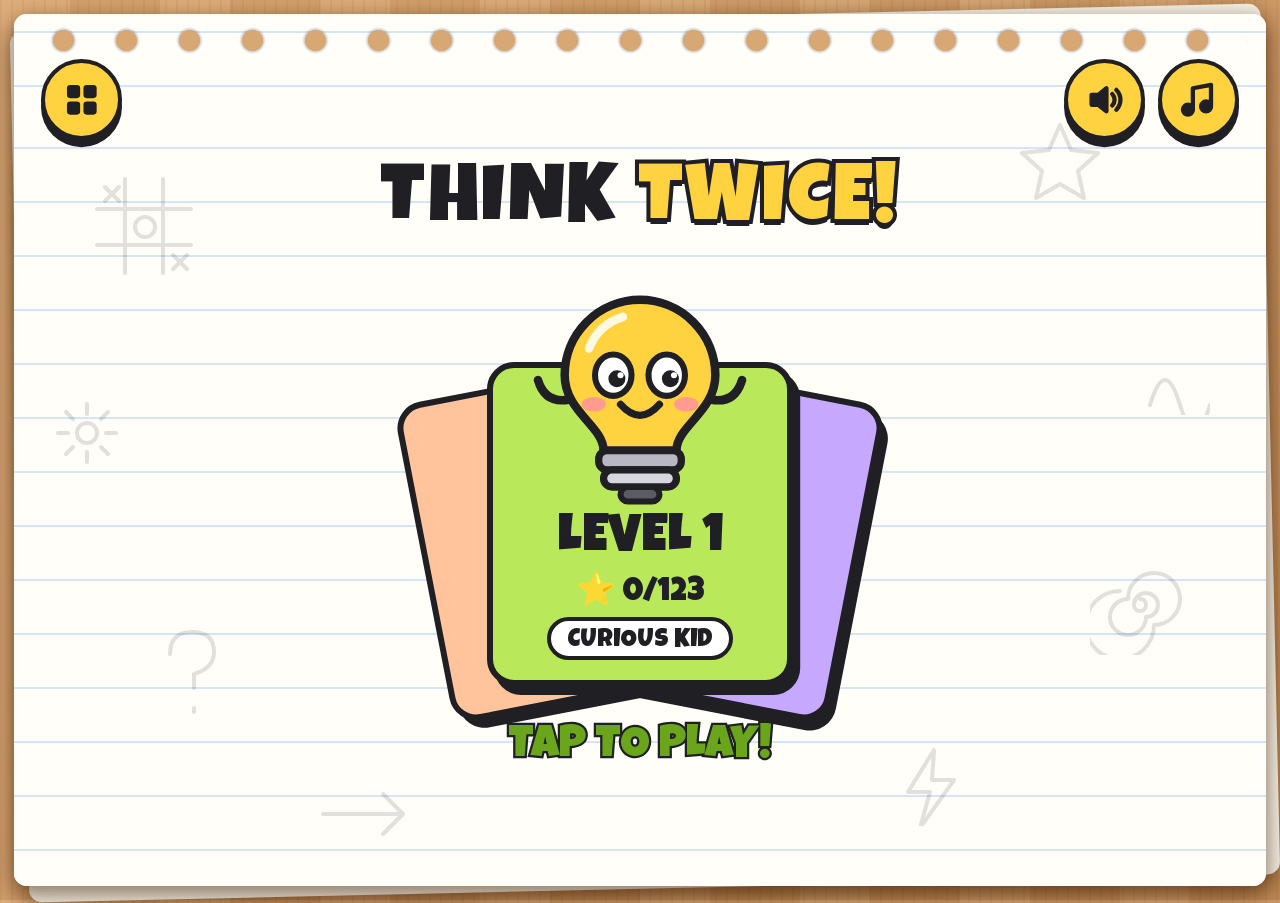
==== index.html @ a4eecb04 "Think Twice! playable build" ====
<!doctype html>
<html lang="en">
<head>
<meta charset="utf-8">
<meta name="viewport" content="width=device-width, initial-scale=1, maximum-scale=1, user-scalable=no, viewport-fit=cover">
<title>Think Twice! Tricky Puzzles</title>
<link rel="icon" href="data:,">
<link rel="preload" href="fonts/luckiest-guy.woff2" as="font" type="font/woff2" crossorigin>
<link rel="preload" href="fonts/patrick-hand.woff2" as="font" type="font/woff2" crossorigin>
<link rel="stylesheet" href="css/style.css?v=mvi0jp08">
<script src="https://game-cdn.poki.com/scripts/v2/poki-sdk.js"></script>
</head>
<body>
<div class="paper" id="paper-back"></div>
<div class="paper" id="app">
  <div id="topbar">
    <button class="btn icon" id="btn-menu" aria-label="Pause"><svg viewBox="0 0 24 24" width="1em" height="1em"><rect x="5" y="4" width="5" height="16" rx="2" fill="currentColor"/><rect x="14" y="4" width="5" height="16" rx="2" fill="currentColor"/></svg></button>
    <div id="level-label">LEVEL 1</div>
    <div id="question" aria-live="polite"></div>
    <div class="top-right">
      <button class="btn icon" id="btn-restart" aria-label="Restart level"><svg viewBox="0 0 24 24" width="1em" height="1em" fill="none" stroke="currentColor" stroke-width="3.4" stroke-linecap="round" stroke-linejoin="round"><path d="M20 12a8 8 0 1 1-2.6-5.9"/><path d="M20 3v5h-5"/></svg></button>
      <button class="btn pill" id="btn-hint" aria-label="Hint"><span id="hint-count">3</span><span class="em">💡</span></button>
    </div>
  </div>
  <div id="stage">
    <div id="scene"></div>
  </div>
</div>

<div id="title" class="hidden">
  <div class="paper">
    <div class="doodles" id="doodles"></div>
    <div class="title-inner">
      <div class="logo">THINK <span>TWICE!</span></div>
      <div class="cards" id="btn-play" role="button" aria-label="Play">
        <div class="c c1"></div>
        <div class="c c2"></div>
        <div class="c c3">
          <div id="title-mascot"></div>
          <div class="lvl" id="title-level">LEVEL 1</div>
          <div class="cnt" id="title-count"></div>
          <div class="rank-chip" id="title-rank"></div>
        </div>
      </div>
      <div class="tap-hint" id="title-tap">TAP TO PLAY!</div>
    </div>
    <div class="title-top">
      <div class="row">
        <button class="btn icon" id="btn-levels" aria-label="Levels"><svg viewBox="0 0 24 24" width="1em" height="1em" fill="currentColor"><rect x="3" y="3" width="8" height="8" rx="2"/><rect x="13" y="3" width="8" height="8" rx="2"/><rect x="3" y="13" width="8" height="8" rx="2"/><rect x="13" y="13" width="8" height="8" rx="2"/></svg></button>
      </div>
      <div class="row">
        <button class="btn icon" id="btn-sfx" aria-label="Sound effects"><svg viewBox="0 0 24 24" width="1em" height="1em" fill="none" stroke="currentColor" stroke-width="2.6" stroke-linecap="round" stroke-linejoin="round"><path d="M4 9h4l5-4v14l-5-4H4z" fill="currentColor"/><path d="M16.5 8.5a5 5 0 0 1 0 7M19 6a8.5 8.5 0 0 1 0 12"/></svg></button>
        <button class="btn icon" id="btn-music" aria-label="Music"><svg viewBox="0 0 24 24" width="1em" height="1em" fill="none" stroke="currentColor" stroke-width="2.6" stroke-linecap="round" stroke-linejoin="round"><path d="M9 18V5l11-2v13"/><circle cx="6" cy="18" r="3" fill="currentColor"/><circle cx="17" cy="16" r="3" fill="currentColor"/></svg></button>
      </div>
    </div>
  </div>
</div>

<div id="overlay" class="hidden">
  <div class="panel" id="panel"></div>
</div>

<canvas id="fx"></canvas>
<div id="adblock-shield" class="hidden"></div>

<div id="loading">
  <div class="logo">THINK<br>TWICE!</div>
  <div class="spinner"></div>
</div>

<script src="js/game.js?v=mvi0jp08"></script>
</body>
</html>
---- css/style.css ----
@font-face {
  font-family: 'Luckiest Guy';
  font-style: normal; font-weight: 400; font-display: swap;
  src: url(../fonts/luckiest-guy.woff2) format('woff2');
}
@font-face {
  font-family: 'Patrick Hand';
  font-style: normal; font-weight: 400; font-display: swap;
  src: url(../fonts/patrick-hand.woff2) format('woff2');
}

:root {
  --u: clamp(3px, min(1vw, 1vh), 9px);
  --ink: #1f1f24;
  --paper: #fffef9;
  --rule: #d4e5f7;
  --desk: #cf9d68;
  --yellow: #ffd23f;
  --lime: #b9e85a;
  --coral: #ff6b6b;
  --lavender: #c7a8ff;
  --peach: #ffc49b;
  --sky: #7fd3ff;
  --grey: #c9c9d1;
  --line: calc(var(--u) * .55);
  --emoji: "Apple Color Emoji", "Segoe UI Emoji", "Noto Color Emoji", "Segoe UI Symbol", sans-serif;
  --display: 'Luckiest Guy', 'Arial Black', Impact, sans-serif;
  --hand: 'Patrick Hand', 'Comic Sans MS', 'Chalkboard SE', cursive;
  --font: var(--hand);
}

* { box-sizing: border-box; -webkit-tap-highlight-color: transparent; }

html, body {
  margin: 0; padding: 0; width: 100%; height: 100%;
  overflow: hidden; overflow: clip; overscroll-behavior: none;
  touch-action: none; user-select: none; -webkit-user-select: none; -webkit-touch-callout: none;
  font-family: var(--hand); color: var(--ink);
}

/* wooden desk */
body, #loading {
  background:
    repeating-linear-gradient(90deg, rgba(90, 50, 15, .06) 0 2px, transparent 2px 11px),
    repeating-linear-gradient(90deg, rgba(255, 255, 255, .05) 0 70px, rgba(110, 60, 20, .07) 70px 160px),
    linear-gradient(160deg, #dcaa74, #c58f5a);
}

button { font-family: inherit; color: inherit; }

/* ---------- the notebook page ---------- */
.paper {
  position: absolute;
  left: calc(var(--u) * 1.6); right: calc(var(--u) * 1.6);
  top: max(calc(var(--u) * 1.6), env(safe-area-inset-top));
  bottom: max(calc(var(--u) * 1.6), env(safe-area-inset-bottom));
  background-color: var(--paper);
  background-image:
    repeating-linear-gradient(180deg, transparent 0 calc(var(--u) * 6 - 2px), var(--rule) calc(var(--u) * 6 - 2px) calc(var(--u) * 6));
  background-position: 0 calc(var(--u) * 9);
  border-radius: calc(var(--u) * 1.4);
  box-shadow: 0 calc(var(--u) * .8) calc(var(--u) * 2.4) rgba(60, 30, 0, .35);
}
/* punched holes along the top edge */
.paper::before {
  content: ""; position: absolute; left: calc(var(--u) * 2); right: calc(var(--u) * 2); top: calc(var(--u) * 1.4);
  height: calc(var(--u) * 3);
  background: radial-gradient(circle at 50% 50%, #d7a874 0 calc(var(--u) * 1.15), rgba(0,0,0,.18) calc(var(--u) * 1.2), transparent calc(var(--u) * 1.5)) 0 0 / calc(var(--u) * 7) 100% repeat-x;
  pointer-events: none;
}
#paper-back {
  transform: rotate(-1.3deg) translate(calc(var(--u) * .6), calc(var(--u) * .4));
  background-image: none; background-color: #f4efe4;
}

#app {
  display: flex; flex-direction: column;
  padding: calc(var(--u) * 5) calc(var(--u) * 2.4) calc(var(--u) * 2);
  gap: calc(var(--u) * 1.2);
}

/* ---------- top bar ---------- */
#topbar {
  display: grid;
  grid-template-columns: auto auto 1fr auto;
  grid-template-areas: "menu level . right" "question question question question";
  align-items: center;
  column-gap: calc(var(--u) * 1.6); row-gap: calc(var(--u) * .6);
  flex: 0 0 auto;
}
#btn-menu { grid-area: menu; }
#level-label {
  grid-area: level;
  font-family: var(--display); font-size: calc(var(--u) * 4.6);
  letter-spacing: .04em; line-height: 1; padding-top: .15em;
  white-space: nowrap;
}
.top-right { grid-area: right; display: flex; gap: calc(var(--u) * 1.4); align-items: center; }

#question {
  grid-area: question;
  font-family: var(--hand);
  font-size: calc(var(--u) * 6);
  line-height: 1.1;
  text-align: center;
  min-height: calc(var(--u) * 7);
  display: flex; align-items: center; justify-content: center;
  padding: 0 calc(var(--u) * 2);
}
.qt { display: block; }
#question .w { display: inline-block; border-radius: .25em; position: relative; }
#question .w.tap { cursor: pointer; }
#question .w.tap::before { content: ""; position: absolute; inset: -.35em -.3em; }
#question .w.drag { cursor: grab; }
#question .w.pressed { animation: wordpress .4s ease; color: var(--coral); }
#question .w.hidden-word { visibility: hidden; }
#question .w.glow { background: #fff27a; box-shadow: 0 0 0 .12em #fff27a; }
#question .em { font-family: var(--emoji); }
@keyframes wordpress { 0%{transform:scale(1)} 40%{transform:scale(.8)} 100%{transform:scale(1)} }

/* ---------- buttons ---------- */
.btn {
  border: var(--line) solid var(--ink); cursor: pointer;
  background: #fff; color: var(--ink);
  font-family: var(--display); letter-spacing: .03em;
  border-radius: calc(var(--u) * 2.6);
  box-shadow: 0 calc(var(--u) * .8) 0 var(--ink);
  transition: transform .08s ease, box-shadow .08s ease;
  line-height: 1;
}
.btn:active { transform: translateY(calc(var(--u) * .7)); box-shadow: 0 calc(var(--u) * .1) 0 var(--ink); }
.btn.icon {
  width: calc(var(--u) * 9); height: calc(var(--u) * 9);
  border-radius: 50%;
  font-size: calc(var(--u) * 4.4); padding: 0;
  display: inline-flex; align-items: center; justify-content: center;
  position: relative;
  background: var(--yellow);
}
.btn.pill {
  height: calc(var(--u) * 9); padding: 0 calc(var(--u) * 2.2) 0 calc(var(--u) * 2.6);
  border-radius: 999px; display: inline-flex; align-items: center; gap: calc(var(--u) * .8);
  font-size: calc(var(--u) * 4.4); background: #fff;
}
.btn.pill .em { font-family: var(--emoji); font-size: 1.05em; }
#hint-count { padding-top: .12em; }

.btn.big {
  font-size: calc(var(--u) * 4.8);
  padding: calc(var(--u) * 2.4) calc(var(--u) * 5) calc(var(--u) * 2);
  border-radius: calc(var(--u) * 3);
  min-width: calc(var(--u) * 40);
}
.btn.mid { font-size: calc(var(--u) * 4); padding: calc(var(--u) * 1.6) calc(var(--u) * 4) calc(var(--u) * 1.2); }
.btn.yellow { background: var(--yellow); }
.btn.lime { background: var(--lime); }
.btn.blue { background: var(--sky); }
.btn.purple { background: var(--lavender); }
.btn.coral { background: var(--coral); }
.btn.ghost {
  background: transparent; box-shadow: none; border-color: transparent;
  font-family: var(--hand); font-size: calc(var(--u) * 4.2); letter-spacing: 0;
  padding: calc(var(--u) * 1); min-width: 0; text-decoration: underline; text-underline-offset: .2em;
}
.btn[disabled] { opacity: .45; pointer-events: none; }
.btn .em { font-family: var(--emoji); }
.btn svg { display: block; }
.btn.icon.off { background: var(--grey); }
.btn.icon.off::after {
  content: ""; position: absolute; left: 16%; right: 16%; top: 50%; height: var(--line);
  background: var(--ink); border-radius: 9px; transform: rotate(-40deg);
}

/* ---------- stage / scene ---------- */
#stage { position: relative; flex: 1 1 auto; min-height: 0; }
#scene {
  position: absolute; left: 0; top: 0;
  width: 1000px; height: 1000px;
  transform-origin: 0 0;
  border-radius: 46px;
  overflow: hidden;
}
#scene .layer { position: absolute; left: 0; top: 0; width: 1000px; height: 1000px; pointer-events: none; }
#scene .scene-bg { position: absolute; inset: 0; border-radius: 46px; z-index: 0; pointer-events: none; }
#scene .scene-frame { position: absolute; inset: 0; border-radius: 46px; border: 9px solid var(--ink); z-index: 990; pointer-events: none; }

.obj {
  position: absolute; left: 0; top: 0; width: 0; height: 0;
  display: flex; align-items: center; justify-content: center;
}
.obj > .in { flex: none; transform-origin: 50% 50%; line-height: 1; white-space: nowrap; }
.obj.static { pointer-events: none; }
/* emoji get a black cartoon outline so they match the hand-drawn props */
.in.emoji {
  font-family: var(--emoji);
  filter: var(--f, ) drop-shadow(3px 0 0 var(--ink)) drop-shadow(-3px 0 0 var(--ink)) drop-shadow(0 3px 0 var(--ink)) drop-shadow(0 -3px 0 var(--ink));
}
.in.text {
  font-family: var(--display); color: var(--ink); padding-top: .12em;
  text-shadow: 4px 4px 0 var(--ink), -4px 4px 0 var(--ink), 4px -4px 0 var(--ink), -4px -4px 0 var(--ink), 0 5px 0 var(--ink), 5px 0 0 var(--ink), -5px 0 0 var(--ink), 0 -5px 0 var(--ink), 0 10px 0 var(--ink);
}
.in.text.plain { text-shadow: none; }
.in.interactive { cursor: pointer; }
.in.draggable { cursor: grab; }
.in.dragging { cursor: grabbing; }
.in svg { display: block; overflow: visible; }

.choice, .key {
  background: #fff; border: 7px solid var(--ink); border-radius: 30px;
  box-shadow: 0 11px 0 var(--ink);
  font-family: var(--display), var(--emoji); color: var(--ink); letter-spacing: .02em;
  display: flex; align-items: center; justify-content: center; text-align: center;
  white-space: normal; line-height: 1.05; padding-top: .12em;
}
.choice.wrong { background: var(--coral); }
.choice.right { background: var(--lime); }
.key.ok { background: var(--lime); }
.display {
  background: #fff; color: var(--ink); border: 7px solid var(--ink); border-radius: 26px;
  display: flex; align-items: center; justify-content: center;
  font-family: var(--display); letter-spacing: 8px; padding-top: .1em;
}

.bubble {
  position: absolute; left: 0; top: 0;
  background: #fff; color: var(--ink);
  border: 6px solid var(--ink); border-radius: 30px; padding: 10px 26px 12px;
  font-family: var(--hand), var(--emoji); font-size: 46px; line-height: 1.1;
  box-shadow: 0 8px 0 var(--ink);
  pointer-events: none; white-space: nowrap;
  transform-origin: 50% 100%;
  animation: bubblein .25s cubic-bezier(.3,1.6,.6,1);
  z-index: 980;
  max-width: 900px;
}
.bubble::after {
  content: ""; position: absolute; left: 50%; bottom: -22px; margin-left: -14px;
  border: 14px solid transparent; border-top-color: var(--ink); border-bottom: 0;
}
@keyframes bubblein { from { transform: scale(.4); opacity: 0 } }
.flicker { animation: flicker .18s ease-in-out infinite alternate; transform-origin: 50% 100%; transform-box: fill-box; }
@keyframes flicker { from { transform: scale(1, 1) } to { transform: scale(.92, 1.08) } }

.mark {
  position: absolute; font-family: var(--display); line-height: 1;
  pointer-events: none; z-index: 985;
  animation: markpop .6s cubic-bezier(.3,1.6,.6,1) forwards;
}
.mark.x { color: var(--coral); font-size: 190px; -webkit-text-stroke: 9px var(--ink); paint-order: stroke fill; }
.mark.check { color: var(--lime); font-size: 460px; -webkit-text-stroke: 14px var(--ink); paint-order: stroke fill; }
@keyframes markpop {
  0% { transform: translate(-50%,-50%) scale(.2); opacity: 0 }
  60% { transform: translate(-50%,-50%) scale(1.1); opacity: 1 }
  100% { transform: translate(-50%,-50%) scale(1); opacity: 1 }
}
.mark.x.fade { animation: markpop .5s cubic-bezier(.3,1.6,.6,1) forwards, fadeout .4s .8s forwards; }
@keyframes fadeout { to { opacity: 0 } }

.shake { animation: shake .45s ease; }
@keyframes shake { 0%,100% { translate: 0 0 } 20% { translate: -18px 0 } 40% { translate: 16px 0 } 60% { translate: -10px 0 } 80% { translate: 6px 0 } }
.wobble { animation: wobble 1.2s ease-in-out infinite; }
@keyframes wobble { 0%,100% { rotate: -4deg } 50% { rotate: 4deg } }
.bob { animation: bob 2s ease-in-out infinite; }
@keyframes bob { 0%,100% { translate: 0 0 } 50% { translate: 0 -14px } }
.pulse { animation: pulse 1s ease-in-out infinite; }
@keyframes pulse { 0%,100% { scale: 1 } 50% { scale: 1.08 } }
.ring { animation: ring .12s linear infinite; }
@keyframes ring { 0%,100% { rotate: -8deg } 50% { rotate: 8deg } }
.zzz { animation: zzz 2.4s ease-in infinite; opacity: 0; }
@keyframes zzz { 0% { opacity: 0; translate: 0 0; scale: .6 } 30% { opacity: 1 } 100% { opacity: 0; translate: 50px -120px; scale: 1.3 } }

/* ---------- juice: sparks, floating text, ripples, held objects ---------- */
.spark {
  position: absolute; width: 22px; height: 22px; margin: -11px 0 0 -11px; border-radius: 50%;
  background: var(--c); border: 4px solid var(--ink); pointer-events: none; z-index: 970;
  animation: sparkfly .7s cubic-bezier(.2,.8,.4,1) forwards;
}
.spark.star { border-radius: 0; border: 0; width: 34px; height: 34px; margin: -17px 0 0 -17px;
  clip-path: polygon(50% 0, 61% 35%, 98% 35%, 68% 57%, 79% 91%, 50% 70%, 21% 91%, 32% 57%, 2% 35%, 39% 35%);
  background: var(--c); filter: drop-shadow(0 0 0 var(--ink)); }
@keyframes sparkfly {
  0% { transform: translate(0, 0) scale(.3) rotate(0); opacity: 1 }
  70% { opacity: 1 }
  100% { transform: translate(var(--dx), var(--dy)) scale(1) rotate(180deg); opacity: 0 }
}
.floaty {
  position: absolute; transform: translate(-50%, -50%); pointer-events: none; z-index: 975;
  font-family: var(--display); font-size: 64px; color: var(--yellow); white-space: nowrap; padding-top: .1em;
  -webkit-text-stroke: 9px var(--ink); paint-order: stroke fill;
  animation: floatup 1.1s cubic-bezier(.2,.8,.4,1) forwards;
}
@keyframes floatup {
  0% { translate: 0 20px; scale: .4; opacity: 0 }
  20% { translate: 0 0; scale: 1.15; opacity: 1 }
  70% { opacity: 1 }
  100% { translate: 0 -110px; scale: 1; opacity: 0 }
}
.ripple {
  position: absolute; width: 90px; height: 90px; margin: -45px 0 0 -45px; border-radius: 50%;
  border: 6px solid var(--ink); opacity: .35; pointer-events: none; z-index: 960;
  animation: ripple .45s ease-out forwards;
}
@keyframes ripple { from { transform: scale(.2); opacity: .45 } to { transform: scale(1.3); opacity: 0 } }
.obj.held > .in { scale: 1.1; filter: drop-shadow(0 18px 0 rgba(0,0,0,.18)); }
.obj.held > .in.emoji { filter: var(--f, ) drop-shadow(3px 0 0 var(--ink)) drop-shadow(-3px 0 0 var(--ink)) drop-shadow(0 3px 0 var(--ink)) drop-shadow(0 -3px 0 var(--ink)) drop-shadow(0 18px 0 rgba(0,0,0,.18)); }
#scene.scene-shake { animation: sceneshake .35s ease; }
@keyframes sceneshake { 0%,100% { translate: 0 0 } 25% { translate: -10px 3px } 50% { translate: 9px -3px } 75% { translate: -5px 2px } }

/* ---------- overlay cards ---------- */
#overlay {
  position: fixed; inset: 0; z-index: 50;
  background: rgba(40, 25, 10, .45);
  display: flex; align-items: center; justify-content: center;
  padding: calc(var(--u) * 3);
}
#overlay.hidden, .hidden { display: none !important; }
.panel {
  position: relative;
  --card: var(--lavender);
  background: var(--card);
  border: calc(var(--u) * .7) solid var(--ink);
  border-radius: calc(var(--u) * 3.6);
  box-shadow: calc(var(--u) * 1) calc(var(--u) * 1.2) 0 var(--ink);
  padding: calc(var(--u) * 3.4) calc(var(--u) * 4);
  width: min(92vw, calc(var(--u) * 100));
  max-height: 100%;
  overflow: auto;
  text-align: center;
  display: flex; flex-direction: column; align-items: center; gap: calc(var(--u) * 2);
  animation: panelin .35s cubic-bezier(.3,1.5,.6,1);
  transform: rotate(-1deg);
}
.panel.win { --card: var(--lime); }
.panel.hintc { --card: var(--peach); }
.panel.pause { --card: var(--sky); }
.panel.levelsc { --card: var(--paper); transform: none; width: min(94vw, calc(var(--u) * 160)); }
@keyframes panelin { from { transform: scale(.6) rotate(-6deg); opacity: 0 } }
.panel h2 {
  margin: 0; font-family: var(--display); font-weight: 400; letter-spacing: .03em;
  font-size: calc(var(--u) * 8); line-height: 1; color: #fff; padding-top: .1em;
  -webkit-text-stroke: calc(var(--u) * .9) var(--ink); paint-order: stroke fill;
  text-shadow: 0 calc(var(--u) * .8) 0 var(--ink);
}
.panel p { margin: 0; font-size: calc(var(--u) * 4.6); line-height: 1.2; }
.panel .mascot-svg { width: calc(var(--u) * 22); height: calc(var(--u) * 22); display: block; }
.panel .hint-text {
  background: #fff; border: var(--line) solid var(--ink); border-radius: calc(var(--u) * 2);
  padding: calc(var(--u) * 1.8) calc(var(--u) * 2.6);
  font-size: calc(var(--u) * 4.6); line-height: 1.2; width: 100%; text-align: left;
  font-family: var(--hand), var(--emoji);
}
.panel .row { display: flex; gap: calc(var(--u) * 2); flex-wrap: wrap; justify-content: center; }
.panel .col { display: flex; flex-direction: column; gap: calc(var(--u) * 2.4); align-items: stretch; width: 100%; max-width: calc(var(--u) * 72); }
.panel .reward { font-family: var(--display); font-size: calc(var(--u) * 4.4); padding-top: .1em; }

.levels {
  display: grid; grid-template-columns: repeat(auto-fill, minmax(calc(var(--u) * 10.5), 1fr));
  gap: calc(var(--u) * 2); width: 100%; padding: calc(var(--u) * 1) calc(var(--u) * 1) calc(var(--u) * 2);
}
.levels .lv {
  aspect-ratio: 1; font-size: calc(var(--u) * 5.2); position: relative; padding-top: .15em;
  border-radius: calc(var(--u) * 2.2);
}
.levels .lv.solved { background: var(--lime); }
.levels .lv.locked { background: var(--grey); pointer-events: none; }
.levels .lv.current { background: var(--lavender); }
.levels .lv small {
  position: absolute; right: -10%; top: -14%; font-size: .5em;
  background: var(--yellow); border: calc(var(--u) * .45) solid var(--ink); border-radius: 50%;
  width: 1.7em; height: 1.7em; display: flex; align-items: center; justify-content: center; padding-top: .1em;
}
.levels .lv svg { width: 46%; height: 46%; margin: auto; }

/* ---------- rewards ---------- */
.stars { display: inline-flex; gap: .08em; }
.stars i { width: 1em; height: 1em; display: block; }
.stars i svg { width: 100%; height: 100%; fill: #fff; display: block; }
.stars i.on svg { fill: var(--yellow); }
.stars.mini { position: absolute; left: 50%; bottom: -.62em; transform: translateX(-50%); font-size: .5em;
  background: #fff; border: calc(var(--u) * .4) solid var(--ink); border-radius: 999px; padding: .12em .3em; }
.levels .lv b { font-weight: 400; display: block; }
.levels .lv { margin-bottom: calc(var(--u) * 1.6); }

.win-stars { display: flex; gap: calc(var(--u) * 1.6); align-items: flex-end; margin: calc(var(--u) * -1) 0 calc(var(--u) * .4); }
.win-stars i { width: calc(var(--u) * 11); height: calc(var(--u) * 11); display: block; opacity: .35; transform: scale(.8); transition: transform .3s cubic-bezier(.3,1.8,.5,1), opacity .2s; }
.win-stars i:nth-child(2) { width: calc(var(--u) * 14); height: calc(var(--u) * 14); }
.win-stars i svg { width: 100%; height: 100%; fill: #fff; display: block; }
.win-stars i.on { opacity: 1; transform: scale(1); }
.win-stars i.on svg { fill: var(--yellow); animation: starpop .45s cubic-bezier(.3,1.8,.5,1); }
.win-stars i.miss { opacity: .45; transform: scale(.85); }
@keyframes starpop { 0% { transform: scale(2.2) rotate(-30deg) } 100% { transform: scale(1) rotate(0) } }
.streak {
  font-family: var(--display); font-size: calc(var(--u) * 4.4); padding: calc(var(--u) * .9) calc(var(--u) * 2.4) calc(var(--u) * .5);
  background: var(--coral); color: #fff; border: var(--line) solid var(--ink); border-radius: 999px;
  -webkit-text-stroke: calc(var(--u) * .35) var(--ink); paint-order: stroke fill; animation: pulse 1s ease-in-out infinite;
}
.brain { width: 100%; max-width: calc(var(--u) * 72); position: relative; }
.rankup {
  position: absolute; right: calc(var(--u) * -2); top: calc(var(--u) * -5.4); transform: rotate(6deg);
  font-family: var(--display); font-size: calc(var(--u) * 3.6); padding: calc(var(--u) * .7) calc(var(--u) * 2) calc(var(--u) * .3);
  background: var(--coral); color: #fff; border: var(--line) solid var(--ink); border-radius: 999px; white-space: nowrap;
  -webkit-text-stroke: calc(var(--u) * .3) var(--ink); paint-order: stroke fill;
  animation: rankpop .5s cubic-bezier(.3,1.8,.5,1);
}
@keyframes rankpop { from { transform: rotate(6deg) scale(0) } }
.brain-top { display: flex; justify-content: space-between; font-family: var(--display); font-size: calc(var(--u) * 3.4); padding-top: .1em; }
.brain .rank.up { color: #fff; -webkit-text-stroke: calc(var(--u) * .35) var(--ink); paint-order: stroke fill; animation: pulse .8s ease-in-out 3; }
.bar { height: calc(var(--u) * 4.4); background: #fff; border: var(--line) solid var(--ink); border-radius: 999px; overflow: hidden; margin-top: calc(var(--u) * .6); }
.bar .fill { height: 100%; background: repeating-linear-gradient(-45deg, #ffd23f 0 12px, #ffc21a 12px 24px); border-right: var(--line) solid var(--ink); transition: width .8s cubic-bezier(.3,1,.4,1); }
.xp { font-family: var(--display); font-size: calc(var(--u) * 3.2); margin-top: calc(var(--u) * .6); opacity: .7; }
.panel p.small { font-size: calc(var(--u) * 3.6); opacity: .75; }
.fly-bulb { position: fixed; z-index: 70; font-family: var(--emoji); font-size: calc(var(--u) * 8); pointer-events: none; transform: translate(-50%, -50%);
  filter: drop-shadow(0 0 calc(var(--u) * 2) #fff27a); }
#btn-hint.pop { animation: hudpop .5s cubic-bezier(.3,1.8,.5,1); }
@keyframes hudpop { 0% { scale: 1 } 40% { scale: 1.35 } 100% { scale: 1 } }
#btn-hint.nudge { animation: nudge 1s ease; }
@keyframes nudge { 0%,100% { rotate: 0 } 15% { rotate: -14deg } 30% { rotate: 12deg } 45% { rotate: -9deg } 60% { rotate: 6deg } 75% { rotate: -3deg } }
#question.enter { animation: qin .45s cubic-bezier(.3,1.4,.5,1); }
@keyframes qin { from { opacity: 0; translate: 0 calc(var(--u) * -3) } }
#scene.enter { animation: scenein .45s cubic-bezier(.3,1.3,.5,1); }
@keyframes scenein { from { opacity: 0; translate: 0 calc(var(--u) * 4) } }
.rank-chip { font-family: var(--display); font-size: calc(var(--u) * 2.8); background: #fff; border: calc(var(--u) * .45) solid var(--ink);
  border-radius: 999px; padding: calc(var(--u) * .7) calc(var(--u) * 1.8) calc(var(--u) * .4); margin-top: calc(var(--u) * .8); }
.cards .cnt .em { font-family: var(--emoji); }

/* ---------- title ---------- */
#title {
  position: fixed; inset: 0; z-index: 40;
  display: flex; align-items: center; justify-content: center;
}
#title .paper { overflow: hidden; }
.doodles { position: absolute; inset: 0; opacity: .13; pointer-events: none; }
.doodles svg { position: absolute; }
.title-inner {
  position: absolute; inset: 0;
  display: flex; flex-direction: column; align-items: center; justify-content: center;
  gap: calc(var(--u) * 2.2); text-align: center; padding: calc(var(--u) * 6) calc(var(--u) * 3) calc(var(--u) * 3);
}
.title-top { position: absolute; top: calc(var(--u) * 5); left: 0; right: 0; display: flex; justify-content: space-between; padding: 0 calc(var(--u) * 3); }
.title-top .row { display: flex; gap: calc(var(--u) * 1.4); }
.logo {
  font-family: var(--display); line-height: .95; letter-spacing: .03em;
  font-size: calc(var(--u) * 9); color: var(--ink); padding-top: .1em;
}
.logo span {
  color: var(--yellow); -webkit-text-stroke: calc(var(--u) * .9) var(--ink); paint-order: stroke fill;
  text-shadow: 0 calc(var(--u) * .7) 0 var(--ink);
}
.cards { position: relative; width: calc(var(--u) * 34); height: calc(var(--u) * 36); margin: calc(var(--u) * 11) 0 calc(var(--u) * 1.5); cursor: pointer; flex: none; }
.cards .c {
  position: absolute; inset: 0; border: calc(var(--u) * .7) solid var(--ink); border-radius: calc(var(--u) * 3);
  box-shadow: calc(var(--u) * .8) calc(var(--u) * 1) 0 var(--ink);
}
.cards .c1 { background: var(--peach); transform: rotate(-11deg) translateX(-22%); }
.cards .c2 { background: var(--lavender); transform: rotate(11deg) translateX(22%); }
.cards .c3 {
  background: var(--lime); display: flex; flex-direction: column; align-items: center; justify-content: flex-end;
  padding-bottom: calc(var(--u) * 2.2); transition: transform .15s ease;
}
.cards:hover .c3 { transform: translateY(calc(var(--u) * -1)); }
.cards:active .c3 { transform: translateY(calc(var(--u) * .6)); }
.cards .c3 .mascot-svg { position: absolute; top: calc(var(--u) * -10); left: 50%; transform: translateX(-50%); width: calc(var(--u) * 27); height: calc(var(--u) * 27); }
.cards .lvl { font-family: var(--display); font-size: calc(var(--u) * 6); line-height: 1; padding-top: .1em; }
.cards .cnt { font-family: var(--display); font-size: calc(var(--u) * 3.6); padding-top: .1em; }
.tagline { margin: 0; font-size: calc(var(--u) * 4.4); line-height: 1.2; }
.tap-hint { font-family: var(--display); font-size: calc(var(--u) * 5); color: #6aa51c; padding-top: .1em;
  -webkit-text-stroke: calc(var(--u) * .5) var(--ink); paint-order: stroke fill; animation: pulse 1.2s ease-in-out infinite; }

/* ---------- fx / loading ---------- */
#fx { position: fixed; inset: 0; width: 100%; height: 100%; pointer-events: none; z-index: 60; }
#adblock-shield { position: fixed; inset: 0; z-index: 100; }

#loading {
  position: fixed; inset: 0; z-index: 200;
  display: flex; flex-direction: column; align-items: center; justify-content: center; gap: 30px;
  transition: opacity .35s ease;
}
#loading.gone { opacity: 0; pointer-events: none; }
#loading .logo { color: #fff; -webkit-text-stroke: calc(var(--u) * .8) var(--ink); paint-order: stroke fill; text-shadow: 0 calc(var(--u) * .7) 0 var(--ink); }
.spinner {
  width: calc(var(--u) * 8); height: calc(var(--u) * 8); border-radius: 50%;
  border: calc(var(--u) * 1.2) solid rgba(255,255,255,.4); border-top-color: var(--ink);
  animation: spin .8s linear infinite;
}
@keyframes spin { to { transform: rotate(360deg) } }

.hint-arrow { position: absolute; font-size: 90px; z-index: 960; pointer-events: none; animation: bob 1s ease-in-out infinite; }

body.portrait .logo { font-size: calc(var(--u) * 12); }
/* short landscape screens (Poki desktop sizes): compact cards so nothing needs scrolling */
body.landscape .panel { gap: calc(var(--u) * 1.3); padding: calc(var(--u) * 2.6) calc(var(--u) * 4); }
body.landscape .panel .mascot-svg { width: calc(var(--u) * 17); height: calc(var(--u) * 17); margin-bottom: calc(var(--u) * -1.5); }
body.landscape .panel h2 { font-size: calc(var(--u) * 7); }
body.landscape .win-stars i { width: calc(var(--u) * 9); height: calc(var(--u) * 9); }
body.landscape .win-stars i:nth-child(2) { width: calc(var(--u) * 11.5); height: calc(var(--u) * 11.5); }
body.landscape .panel p { font-size: calc(var(--u) * 4); }
body.portrait .cards { transform: scale(1.25); margin-top: calc(var(--u) * 16); margin-bottom: calc(var(--u) * 6); }
/* side layout (short landscape): puzzle left, question and buttons in a column on the right */
body.side #app { flex-direction: row; padding: calc(var(--u) * 6) calc(var(--u) * 2.4) calc(var(--u) * 2.4); gap: calc(var(--u) * 2.4); }
body.side #stage { flex: 0 0 auto; }
body.side #topbar {
  order: 2; flex: 1 1 auto; min-width: 0; align-self: stretch;
  grid-template-columns: auto 1fr auto;
  grid-template-rows: 1fr auto auto 1fr auto;
  grid-template-areas: ". . ." "level level level" "question question question" ". . ." "menu . right";
  row-gap: calc(var(--u) * 2.4);
}
body.side #level-label { justify-self: center; font-size: calc(var(--u) * 6); }
body.side #question { font-size: calc(var(--u) * 6.4); min-height: calc(var(--u) * 14); }
/* narrow phones: slightly larger question text relative to width */
body.portrait #question { font-size: calc(var(--u) * 6.4); }
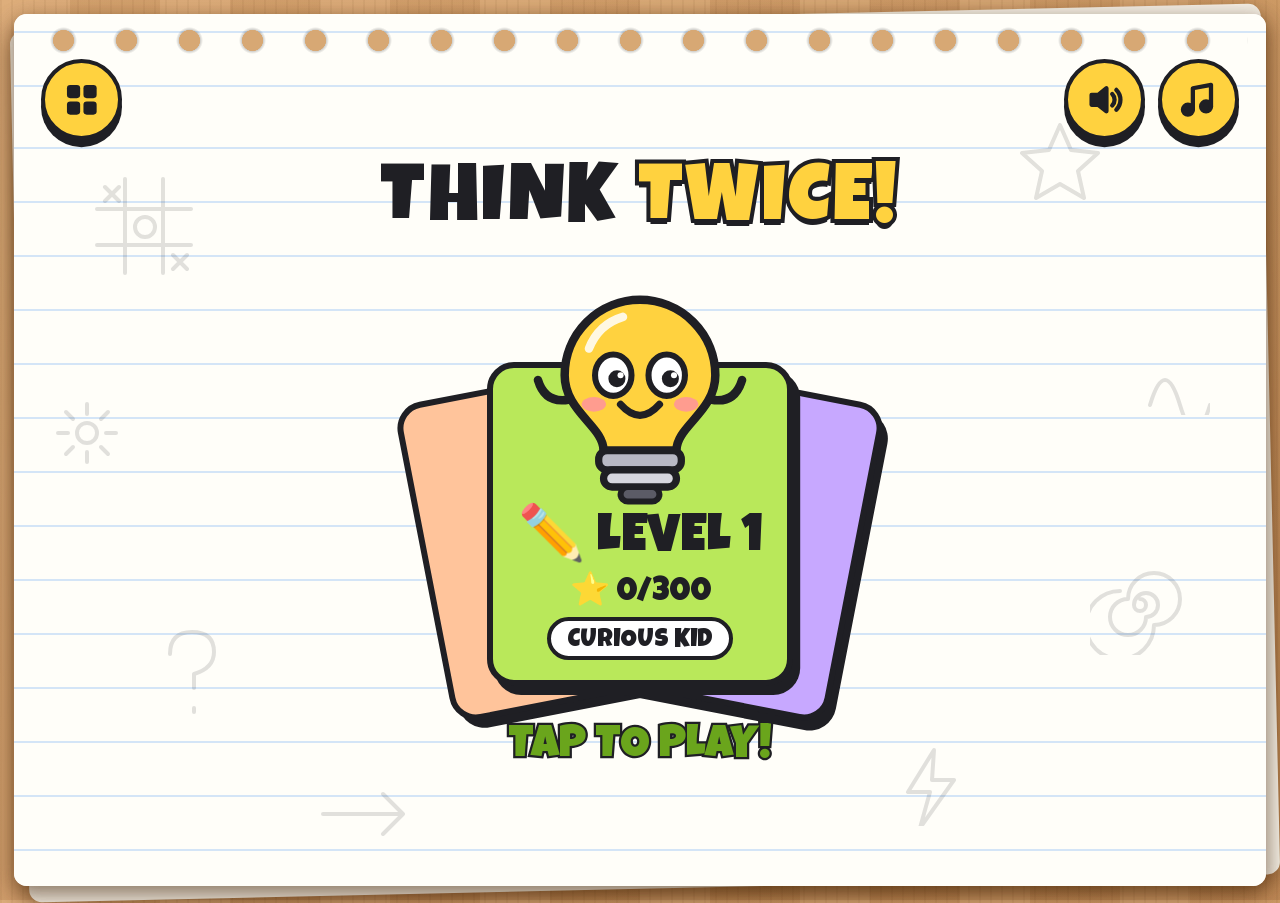
==== commit 35d3418a: "Think Twice! 2.0: 100 new levels in 10 worlds Co-Authored-By: Claude Opus 5.5 <noreply@anthropic.com" ====
--- a/index.html
+++ b/index.html
@@ -7,7 +7,7 @@
 <link rel="icon" href="data:,">
 <link rel="preload" href="fonts/luckiest-guy.woff2" as="font" type="font/woff2" crossorigin>
 <link rel="preload" href="fonts/patrick-hand.woff2" as="font" type="font/woff2" crossorigin>
-<link rel="stylesheet" href="css/style.css?v=mvi0jp08">
+<link rel="stylesheet" href="css/style.css?v=mvir5hh3">
 <script src="https://game-cdn.poki.com/scripts/v2/poki-sdk.js"></script>
 </head>
 <body>
@@ -68,6 +68,6 @@
   <div class="spinner"></div>
 </div>
 
-<script src="js/game.js?v=mvi0jp08"></script>
+<script src="js/game.js?v=mvir5hh3"></script>
 </body>
 </html>
--- a/css/style.css
+++ b/css/style.css
@@ -45,6 +45,8 @@
     repeating-linear-gradient(90deg, rgba(255, 255, 255, .05) 0 70px, rgba(110, 60, 20, .07) 70px 160px),
     linear-gradient(160deg, #dcaa74, #c58f5a);
 }
+/* each world swaps the desk behind the notebook (set from js/worlds.js) */
+body[data-world]:not([data-world=""]) { background: var(--desk); transition: background .6s ease; }
 
 button { font-family: inherit; color: inherit; }
 
@@ -108,6 +110,9 @@
   padding: 0 calc(var(--u) * 2);
 }
 .qt { display: block; }
+/* a new question pops in word by word (main.js sets --i and removes .enter afterwards) */
+#question.enter .w { animation: wordin .42s cubic-bezier(.3,1.7,.5,1) both; animation-delay: calc(var(--i, 0) * 45ms + 80ms); }
+@keyframes wordin { from { opacity: 0; transform: translateY(.4em) scale(.5) rotate(-6deg) } }
 #question .w { display: inline-block; border-radius: .25em; position: relative; }
 #question .w.tap { cursor: pointer; }
 #question .w.tap::before { content: ""; position: absolute; inset: -.35em -.3em; }
@@ -181,6 +186,9 @@
   overflow: hidden;
 }
 #scene .layer { position: absolute; left: 0; top: 0; width: 1000px; height: 1000px; pointer-events: none; }
+/* layers (root, views, lens layers) never catch presses themselves: only their objects do */
+#scene .layer .obj { pointer-events: auto; }
+#scene .layer .obj.static { pointer-events: none; }
 #scene .scene-bg { position: absolute; inset: 0; border-radius: 46px; z-index: 0; pointer-events: none; }
 #scene .scene-frame { position: absolute; inset: 0; border-radius: 46px; border: 9px solid var(--ink); z-index: 990; pointer-events: none; }
 
@@ -238,8 +246,8 @@
   border: 14px solid transparent; border-top-color: var(--ink); border-bottom: 0;
 }
 @keyframes bubblein { from { transform: scale(.4); opacity: 0 } }
-.flicker { animation: flicker .18s ease-in-out infinite alternate; transform-origin: 50% 100%; transform-box: fill-box; }
-@keyframes flicker { from { transform: scale(1, 1) } to { transform: scale(.92, 1.08) } }
+.flame-flicker { animation: flameflick .18s ease-in-out infinite alternate; transform-origin: 50% 100%; transform-box: fill-box; }
+@keyframes flameflick { from { transform: scale(1, 1) } to { transform: scale(.92, 1.08) } }
 
 .mark {
   position: absolute; font-family: var(--display); line-height: 1;
@@ -298,13 +306,14 @@
 .ripple {
   position: absolute; width: 90px; height: 90px; margin: -45px 0 0 -45px; border-radius: 50%;
   border: 6px solid var(--ink); opacity: .35; pointer-events: none; z-index: 960;
+  box-shadow: 0 0 0 7px var(--accent, transparent);
   animation: ripple .45s ease-out forwards;
 }
 @keyframes ripple { from { transform: scale(.2); opacity: .45 } to { transform: scale(1.3); opacity: 0 } }
 .obj.held > .in { scale: 1.1; filter: drop-shadow(0 18px 0 rgba(0,0,0,.18)); }
 .obj.held > .in.emoji { filter: var(--f, ) drop-shadow(3px 0 0 var(--ink)) drop-shadow(-3px 0 0 var(--ink)) drop-shadow(0 3px 0 var(--ink)) drop-shadow(0 -3px 0 var(--ink)) drop-shadow(0 18px 0 rgba(0,0,0,.18)); }
-#scene.scene-shake { animation: sceneshake .35s ease; }
-@keyframes sceneshake { 0%,100% { translate: 0 0 } 25% { translate: -10px 3px } 50% { translate: 9px -3px } 75% { translate: -5px 2px } }
+#scene.scene-shake { animation: sceneshake .4s ease; }
+@keyframes sceneshake { 0%,100% { translate: 0 0 } 20% { translate: -7px 1px } 45% { translate: 6px -1px } 70% { translate: -3px 1px } 88% { translate: 1px 0 } }
 
 /* ---------- overlay cards ---------- */
 #overlay {
@@ -376,7 +385,7 @@
 .stars i { width: 1em; height: 1em; display: block; }
 .stars i svg { width: 100%; height: 100%; fill: #fff; display: block; }
 .stars i.on svg { fill: var(--yellow); }
-.stars.mini { position: absolute; left: 50%; bottom: -.62em; transform: translateX(-50%); font-size: .5em;
+.stars.mini { position: absolute; left: 50%; bottom: -.62em; transform: translateX(-50%); font-size: .56em;
   background: #fff; border: calc(var(--u) * .4) solid var(--ink); border-radius: 999px; padding: .12em .3em; }
 .levels .lv b { font-weight: 400; display: block; }
 .levels .lv { margin-bottom: calc(var(--u) * 1.6); }
@@ -386,9 +395,13 @@
 .win-stars i:nth-child(2) { width: calc(var(--u) * 14); height: calc(var(--u) * 14); }
 .win-stars i svg { width: 100%; height: 100%; fill: #fff; display: block; }
 .win-stars i.on { opacity: 1; transform: scale(1); }
-.win-stars i.on svg { fill: var(--yellow); animation: starpop .45s cubic-bezier(.3,1.8,.5,1); }
+.win-stars i.on svg { fill: var(--yellow); animation: starpop .6s cubic-bezier(.2,1.4,.4,1); }
 .win-stars i.miss { opacity: .45; transform: scale(.85); }
-@keyframes starpop { 0% { transform: scale(2.2) rotate(-30deg) } 100% { transform: scale(1) rotate(0) } }
+@keyframes starpop { 0% { transform: scale(0) rotate(-140deg) } 55% { transform: scale(1.35) rotate(14deg) } 78% { transform: scale(.9) rotate(-5deg) } 100% { transform: scale(1) rotate(0) } }
+.win-stars i { position: relative; }
+.win-stars i.on::before { content: ""; position: absolute; inset: -18%; border-radius: 50%; border: calc(var(--u) * .8) solid #fff; pointer-events: none;
+  animation: starring .5s ease-out forwards; }
+@keyframes starring { from { transform: scale(.3); opacity: 1 } to { transform: scale(1.5); opacity: 0 } }
 .streak {
   font-family: var(--display); font-size: calc(var(--u) * 4.4); padding: calc(var(--u) * .9) calc(var(--u) * 2.4) calc(var(--u) * .5);
   background: var(--coral); color: #fff; border: var(--line) solid var(--ink); border-radius: 999px;
@@ -480,9 +493,9 @@
 .spinner {
   width: calc(var(--u) * 8); height: calc(var(--u) * 8); border-radius: 50%;
   border: calc(var(--u) * 1.2) solid rgba(255,255,255,.4); border-top-color: var(--ink);
-  animation: spin .8s linear infinite;
-}
-@keyframes spin { to { transform: rotate(360deg) } }
+  animation: spinner .8s linear infinite;
+}
+@keyframes spinner { to { transform: rotate(360deg) } }
 
 .hint-arrow { position: absolute; font-size: 90px; z-index: 960; pointer-events: none; animation: bob 1s ease-in-out infinite; }
 
@@ -509,3 +522,357 @@
 body.side #question { font-size: calc(var(--u) * 6.4); min-height: calc(var(--u) * 14); }
 /* narrow phones: slightly larger question text relative to width */
 body.portrait #question { font-size: calc(var(--u) * 6.4); }
+
+/* ---------- worlds ---------- */
+#level-label .em { font-family: var(--emoji); }
+body[data-world]:not([data-world=""]) #level-label { color: var(--ink); text-shadow: 0 .12em 0 var(--accent); }
+.world-banner {
+  position: fixed; left: 50%; top: 26%; z-index: 60; pointer-events: none; text-align: center;
+  transform: translateX(-50%) rotate(-2deg);
+  background: linear-gradient(rgba(255,255,255,.35), rgba(255,255,255,0) 60%), var(--wc, var(--accent, var(--yellow)));
+  border: calc(var(--u) * .7) solid var(--ink); border-radius: calc(var(--u) * 3);
+  box-shadow: calc(var(--u) * .9) calc(var(--u) * 1.1) 0 var(--ink);
+  padding: calc(var(--u) * 6.8) calc(var(--u) * 6) calc(var(--u) * 1.8);
+  min-width: min(84vw, calc(var(--u) * 66)); max-width: 94vw;
+  animation: bannerin 2.8s cubic-bezier(.3,1.4,.5,1) forwards;
+}
+/* a shine sweeps across once it has landed */
+.world-banner::after { content: ""; position: absolute; inset: 0; border-radius: inherit; pointer-events: none;
+  background: linear-gradient(105deg, transparent 38%, rgba(255,255,255,.7) 50%, transparent 62%) 0 0 / 300% 100% no-repeat;
+  animation: wbshine 1s ease-in-out .5s both; }
+@keyframes wbshine { from { background-position: 120% 0 } to { background-position: -20% 0 } }
+.world-banner .wb-icon { position: absolute; left: 50%; top: 0; translate: -50% -55%; font-size: calc(var(--u) * 11); line-height: 1;
+  filter: drop-shadow(0 calc(var(--u) * .6) 0 rgba(31,31,36,.35)); animation: wbicon 2.8s cubic-bezier(.3,1.6,.5,1) both; }
+@keyframes wbicon { 0%, 6% { scale: 0; rotate: -50deg } 18% { scale: 1.3; rotate: 12deg } 26% { scale: .92; rotate: -5deg } 32%, 100% { scale: 1; rotate: 0deg } }
+.world-banner small { display: block; font-family: var(--display); font-size: calc(var(--u) * 3.2); letter-spacing: .12em; opacity: .8; animation: wbtext .4s ease-out .2s both; }
+.world-banner b { display: block; font-family: var(--display); font-weight: 400; font-size: calc(var(--u) * 8); line-height: 1; padding-top: .1em;
+  color: #fff; -webkit-text-stroke: calc(var(--u) * .9) var(--ink); paint-order: stroke fill; white-space: nowrap;
+  text-shadow: 0 calc(var(--u) * .7) 0 var(--ink); animation: wbtitle .5s cubic-bezier(.3,1.8,.5,1) .28s both; }
+.world-banner i { display: block; font-style: normal; font-family: var(--hand); font-size: calc(var(--u) * 4); margin-top: calc(var(--u) * .6); animation: wbtext .4s ease-out .45s both; }
+@keyframes wbtext { from { opacity: 0; translate: 0 .6em } }
+@keyframes wbtitle { from { opacity: 0; scale: .4 } }
+.world-banner .em { font-family: var(--emoji); -webkit-text-stroke: 0; }
+/* boss: hazard stripes, the screen dims, the title rumbles */
+.world-banner.boss { background: repeating-linear-gradient(-45deg, #ff5a5f 0 calc(var(--u) * 3), #e8343b calc(var(--u) * 3) calc(var(--u) * 6));
+  box-shadow: calc(var(--u) * .9) calc(var(--u) * 1.1) 0 var(--ink), 0 0 0 200vmax rgba(40, 0, 12, .28); color: #fff; }
+.world-banner.boss small, .world-banner.boss i { color: #fff; opacity: 1; -webkit-text-stroke: calc(var(--u) * .25) var(--ink); paint-order: stroke fill; }
+.world-banner.boss b { font-size: calc(var(--u) * 9.5); color: var(--yellow); animation: wbtitle .5s cubic-bezier(.3,1.8,.5,1) .28s both, wbrumble .12s linear .8s 6; }
+@keyframes wbrumble { 0%, 100% { translate: 0 0 } 33% { translate: -2px 1px } 66% { translate: 2px -1px } }
+@keyframes bannerin {
+  0% { transform: translateX(-50%) translateY(-40vh) rotate(-8deg); opacity: 0 }
+  13% { transform: translateX(-50%) rotate(2deg); opacity: 1 }
+  20% { transform: translateX(-50%) rotate(-2deg) }
+  84% { transform: translateX(-50%) rotate(-2deg) scale(1); opacity: 1 }
+  100% { transform: translateX(-50%) rotate(-2deg) scale(.7); opacity: 0 }
+}
+.floaty.gem { color: #ff9ad5; }
+.gems-line { display: flex; gap: calc(var(--u) * 1); align-items: center; font-size: calc(var(--u) * 5); }
+.gems-line .em { font-family: var(--emoji); opacity: .3; filter: grayscale(1); }
+.gems-line .em.on { opacity: 1; filter: none; animation: starpop .45s cubic-bezier(.3,1.8,.5,1); }
+.gems-line small { font-size: calc(var(--u) * 3.4); opacity: .75; }
+
+.wtabs { display: flex; gap: calc(var(--u) * 1); flex-wrap: nowrap; justify-content: center; width: 100%; padding-top: calc(var(--u) * .5); }
+.wtabs .wtab { flex: 0 1 calc(var(--u) * 8); width: auto; height: auto; aspect-ratio: 1; min-width: 0; border-radius: 50%; padding: 0;
+  font-size: min(calc(var(--u) * 4.2), 4.2vw); display: flex; align-items: center; justify-content: center; background: #fff; }
+.wtabs .wtab .em { font-family: var(--emoji); }
+.wtabs .wtab.on { background: var(--wc); transform: scale(1.15); }
+.wtabs .wtab.locked { background: var(--grey); opacity: .55; filter: grayscale(1); }
+.whead { display: grid; grid-template-columns: auto 1fr auto; align-items: center; gap: calc(var(--u) * 2); width: 100%;
+  background: linear-gradient(rgba(255,255,255,.3), rgba(255,255,255,0) 70%), var(--wc);
+  border: var(--line) solid var(--ink); border-radius: calc(var(--u) * 2.6); padding: calc(var(--u) * 1.2) calc(var(--u) * 2); }
+.whead small { font-family: var(--display); font-size: calc(var(--u) * 3); letter-spacing: .12em; }
+.whead h2 { font-size: calc(var(--u) * 6.4) !important; }
+.whead .wnav { font-size: calc(var(--u) * 3.6); }
+.whead .wnav:disabled { opacity: .35; pointer-events: none; }
+.whead .wstats { display: flex; gap: calc(var(--u) * 1.2); justify-content: center; flex-wrap: wrap; margin-top: calc(var(--u) * .8);
+  font-family: var(--display); font-size: calc(var(--u) * 3); line-height: 1; }
+.whead .wstats > span { background: #fff; border: calc(var(--u) * .4) solid var(--ink); border-radius: 999px; padding: calc(var(--u) * .6) calc(var(--u) * 1.4) calc(var(--u) * .3); }
+.whead .wstats .em { font-family: var(--emoji); }
+/* main.js (fitLevels) sets --tile when the card would otherwise need scrolling */
+.panel.levelsc .levels { grid-template-columns: repeat(5, var(--tile, 1fr)); justify-content: center; max-width: calc(var(--u) * 92); }
+.panel.levelsc .levels .lv { font-size: min(calc(var(--u) * 5.2), calc(var(--tile, 99em) * .42)); }
+.levels .lv { animation: lvin .4s cubic-bezier(.3,1.7,.5,1) backwards; animation-delay: calc(var(--k, 0) * 28ms); }
+@keyframes lvin { from { opacity: 0; transform: scale(.4) rotate(-8deg) } }
+.levels .lv.current { animation: lvin .4s cubic-bezier(.3,1.7,.5,1) backwards, pulse 1.4s ease-in-out .8s infinite; animation-delay: calc(var(--k, 0) * 28ms), .8s; }
+.levels .lv.locked[disabled] { opacity: .7; }
+.lvfoot { display: flex; align-items: center; justify-content: center; gap: calc(var(--u) * 3); flex-wrap: wrap; }
+.lvfoot p.small { margin: 0; }
+.levels .lv.boss { background: #ffb3b3; }
+.levels .lv.boss.solved { background: var(--lime); }
+.levels .lv .crown, .levels .lv .gem { position: absolute; font-family: var(--emoji); font-size: .62em; }
+.levels .lv .crown { left: -12%; top: -18%; transform: rotate(-18deg); }
+.levels .lv .gem { right: -10%; top: -14%; }
+
+/* ---------- living question tokens ---------- */
+#question .w.flip { animation: wflip .38s ease; }
+@keyframes wflip { 0% { transform: rotateY(0) } 47% { transform: rotateY(90deg) } 53% { transform: rotateY(-90deg) } 100% { transform: rotateY(0) } }
+#question .w.pop { animation: wpop .35s cubic-bezier(.3,1.8,.5,1); }
+@keyframes wpop { 50% { scale: 1.35 } }
+#question .w.poof { animation: wpoof .25s ease forwards; }
+@keyframes wpoof { to { scale: 0; opacity: 0 } }
+#question .w.locked::after { content: '🔒'; font-family: var(--emoji); font-size: .5em; position: absolute; right: -.45em; top: -.35em; }
+
+/* ---------- shared level effects ---------- */
+.boil { animation: boil .45s steps(1) infinite; }
+@keyframes boil { 0% { rotate: -.6deg; translate: 0 0 } 33% { rotate: .5deg; translate: 1px -1px } 66% { rotate: 0deg; translate: -1px 1px } }
+.spin { animation: spin .45s linear infinite; }
+@keyframes spin { to { rotate: 360deg } }
+.in.text.neon { color: #fff; -webkit-text-stroke: .045em var(--c); paint-order: stroke fill;
+  text-shadow: 0 0 .06em #fff, 0 0 .15em var(--c), 0 0 .35em var(--c), 0 0 .7em var(--c); }
+.in.text.neon.off { color: #3b3160; -webkit-text-stroke: .045em #1f1f24; text-shadow: none; }
+.flicker { animation: flicker 3.2s infinite; }
+@keyframes flicker { 0%, 19%, 22%, 62%, 64%, 100% { opacity: 1 } 20%, 63% { opacity: .35 } }
+.reflect { opacity: .32; filter: blur(2px); }
+.rain-layer { background: repeating-linear-gradient(100deg, transparent 0 22px, rgba(200,235,255,.45) 22px 24px);
+  background-size: 100% 200px; animation: rain .35s linear infinite; }
+@keyframes rain { to { background-position: -40px 200px } }
+.panel .challenge { font-family: var(--display); font-size: calc(var(--u) * 3.8); padding: calc(var(--u) * .7) calc(var(--u) * 2) calc(var(--u) * .4);
+  background: #fff; border: var(--line) solid var(--ink); border-radius: 999px; }
+.panel .challenge .em { font-family: var(--emoji); }
+
+/* ---------- platform: question rewriting (S.q) ---------- */
+#question .w.struck { opacity: .55; }
+#question .w.struck::after { content: ""; position: absolute; left: -5%; top: 48%; width: 110%; height: .13em; background: #b026ff;
+  border-radius: .1em; rotate: -4deg; transform-origin: 0 50%; animation: strike var(--strike-ms, .45s) ease-out both; }
+@keyframes strike { from { width: 0 } }
+#question .w.scrawl { font-family: var(--hand); color: #c21bff; rotate: -3deg; margin-left: .1em; }
+#question .w.scrawl::before { content: "^"; position: absolute; left: 50%; bottom: -.55em; translate: -50% 0; font-size: .6em; color: #c21bff; }
+#question.glitching .qt { animation: qglitch .1s steps(2) infinite; text-shadow: -.06em 0 #ff2bd6, .06em 0 #19e3ff; }
+@keyframes qglitch { 0% { translate: -3px 0 } 50% { translate: 3px 1px } 100% { translate: -1px -1px } }
+#question .w.slot { color: transparent; outline: .08em dashed rgba(31,31,36,.3); outline-offset: -.04em; }
+#question .w.glow-pulse { animation: glowpulse 1s ease-in-out infinite; }
+@keyframes glowpulse { 50% { background: #fff27a; box-shadow: 0 0 0 .12em #fff27a; } }
+#question .ch { display: inline-block; }
+#question .ch.sp { white-space: pre; } /* a space token keeps its width */
+#question .ch.tap { cursor: pointer; }
+#question .ch.hidden-ch { visibility: hidden; }
+.in.wordtile { font-family: var(--display); background: #fff2a8; color: #2b2350; border: 6px solid var(--ink); border-radius: .3em;
+  padding: .12em .3em 0; box-shadow: 0 8px 0 var(--ink); text-shadow: none; }
+
+/* ---------- platform: shared effects ---------- */
+.wiggle { animation: wobble .3s ease-in-out infinite; }
+.in.emoji.rgb { --f: drop-shadow(-4px 0 0 #ff2bd6) drop-shadow(4px 0 0 #19e3ff); }
+.in.rgb:not(.emoji) { filter: drop-shadow(-4px 0 0 #ff2bd6) drop-shadow(4px 0 0 #19e3ff); }
+.glitch-idle { animation: glitchidle 2s infinite; }
+@keyframes glitchidle { 0%, 88%, 100% { translate: 0 0; filter: none } 90% { translate: -3px 1px; filter: hue-rotate(90deg) } 93% { translate: 3px -1px; filter: hue-rotate(-60deg) } 96% { translate: -1px 0 } }
+.in.glow:not(.emoji) { filter: drop-shadow(0 0 8px var(--glow, #7dff9a)) drop-shadow(0 0 20px var(--glow, #7dff9a)); }
+.in.emoji.glow { --f: drop-shadow(0 0 8px var(--glow, #7dff9a)) drop-shadow(0 0 20px var(--glow, #7dff9a)); }
+.in.beat { animation: beatpulse .14s ease-out; }
+@keyframes beatpulse { 50% { scale: 1.07; filter: brightness(1.35) } }
+#question .w.beat, #question .ch.beat { animation: beatpulse .14s ease-out; }
+.falls { background: repeating-linear-gradient(180deg, #6fd3ff 0 22px, #bdf0ff 22px 34px) 0 0 / 100% 34px; animation: falls .8s linear infinite; }
+@keyframes falls { to { background-position: 0 34px } }
+.g-flipped .falls { animation-direction: reverse; }
+.wind { background: repeating-linear-gradient(var(--wa, 90deg), transparent 0 60px, rgba(255,255,255,.75) 60px 64px, transparent 64px 140px);
+  animation: wind .7s linear infinite; }
+@keyframes wind { to { background-position: var(--wx, 140px) var(--wy, 0) } }
+.rain { background: repeating-linear-gradient(100deg, transparent 0 26px, rgba(70,130,255,.7) 26px 29px) 0 0 / 100% 120px; animation: rainfall .3s linear infinite; }
+@keyframes rainfall { to { background-position: -20px 120px } }
+/* era / ghost classes go on the positioner (o.el), so they stack with an emoji's outline filter */
+.ghost-of { filter: opacity(.6) hue-rotate(160deg) saturate(1.4) drop-shadow(0 0 6px #fff); }
+.era-past { filter: sepia(.55) saturate(1.35) brightness(1.06); }
+.era-future { filter: saturate(1.2) hue-rotate(-8deg) drop-shadow(0 0 6px #bdf6ff); }
+
+/* ---------- platform: lens (js/kit/light.js) ---------- */
+#scene .lens-layer, #scene .lens-dark { position: absolute; left: 0; top: 0; width: 1000px; height: 1000px; pointer-events: none; }
+#scene .lens-layer { -webkit-mask-image: radial-gradient(circle at var(--lx) var(--ly), #000 calc(var(--lr) - var(--lf)), transparent var(--lr));
+  mask-image: radial-gradient(circle at var(--lx) var(--ly), #000 calc(var(--lr) - var(--lf)), transparent var(--lr));
+  -webkit-mask-repeat: no-repeat; mask-repeat: no-repeat; }
+#scene .lens-dark { -webkit-mask-image: radial-gradient(circle at var(--lx) var(--ly), transparent calc(var(--lr) - var(--lf)), #000 var(--lr));
+  mask-image: radial-gradient(circle at var(--lx) var(--ly), transparent calc(var(--lr) - var(--lf)), #000 var(--lr));
+  -webkit-mask-repeat: no-repeat; mask-repeat: no-repeat; }
+#scene .lens-dark.full { -webkit-mask-image: none; mask-image: none; }
+
+/* ---------- platform: fake UI (js/kit/ui.js) ---------- */
+.gui { background: #fff; border: 7px solid var(--ink); border-radius: 18px; box-shadow: 0 8px 0 var(--ink); }
+.gui-title { background: #ff2bd6; color: #fff; font-family: var(--display); display: flex; align-items: center; padding: .15em .5em 0;
+  border-bottom: 7px solid var(--ink); border-radius: 11px 11px 0 0; white-space: nowrap; overflow: hidden; }
+.gui-sys { font-family: ui-monospace, Menlo, Consolas, monospace; }
+.gui-btn { display: flex; align-items: center; justify-content: center; border: 7px solid var(--ink); border-radius: 999px;
+  box-shadow: 0 8px 0 var(--ink); font-family: var(--display); padding-top: .1em; color: var(--ink); }
+.gui-btn.off { filter: grayscale(1) opacity(.55); }
+.gui-btn.down { translate: 0 6px; box-shadow: 0 2px 0 var(--ink); }
+.gui-seg { border: 5px dashed rgba(31,31,36,.4); border-radius: 8px; }
+.gui-seg.on { border: 5px solid var(--ink); background: linear-gradient(110deg, transparent 30%, rgba(255,255,255,.7) 45%, transparent 60%) 0 0 / 300% 100%, var(--seg, #ff6bd6);
+  animation: segshine 1.6s linear infinite; }
+@keyframes segshine { from { background-position: 150% 0, 0 0 } to { background-position: -150% 0, 0 0 } }
+.gui-tag { animation: pulse 1s ease-in-out infinite; }
+
+/* ---------- platform: belts (js/kit/combine.js) ---------- */
+.belt-band { background: repeating-linear-gradient(45deg, #3b3550 0 18px, #514a6b 18px 36px) 0 0 / 51px 51px; border: 7px solid var(--ink); border-radius: 22px;
+  animation: belt var(--belt-s, 1s) linear infinite; animation-direction: var(--belt-dir, normal); }
+.belt-band.stopped { animation-play-state: paused; }
+@keyframes belt { to { background-position: 51px 0 } }
+
+/* ---------- platform: time (js/kit/time.js) ---------- */
+#scene .time-wipe { position: absolute; inset: 0; z-index: 900; pointer-events: none; }
+#scene .vhs { position: absolute; inset: 0; z-index: 850; pointer-events: none; opacity: .2;
+  background: repeating-linear-gradient(0deg, rgba(0,0,0,.5) 0 3px, transparent 3px 7px); animation: qglitch .12s steps(2) infinite; }
+#scene .vhs::after { content: "◀◀"; position: absolute; left: 60px; top: 50px; font: 80px var(--display); color: #fff; }
+@keyframes blink { 50% { opacity: 0 } }
+
+/* ---------- game feel: particles, hit-pause, transitions (engine.js / main.js) ---------- */
+.spark.streak { width: 52px; height: 14px; margin: -7px 0 0 -26px; border-radius: 9px; border-width: 4px;
+  animation: streakfly .55s cubic-bezier(.2,.8,.4,1) forwards; }
+@keyframes streakfly {
+  0% { transform: translate(0, 0) rotate(var(--a)) scaleX(.3); opacity: 1 }
+  100% { transform: translate(var(--dx), var(--dy)) rotate(var(--a)) scaleX(1); opacity: 0 }
+}
+.shock { position: absolute; width: var(--sz); height: var(--sz); margin: calc(var(--sz) / -2) 0 0 calc(var(--sz) / -2); border-radius: 50%;
+  border: 12px solid var(--c, #fff); box-shadow: 0 0 0 5px var(--ink), inset 0 0 0 5px var(--ink); pointer-events: none; z-index: 968;
+  animation: shock .5s cubic-bezier(.2,.8,.3,1) forwards; }
+@keyframes shock { from { transform: scale(.15); opacity: 1 } to { transform: scale(1); opacity: 0 } }
+/* hit-pause before a win: the scene freezes for ~80 ms under a soft flash */
+#scene.hitstop *, #scene.hitstop *::before, #scene.hitstop *::after { animation-play-state: paused !important; }
+#scene.hitstop::after { content: ""; position: absolute; inset: 0; z-index: 995; pointer-events: none; background: rgba(255, 255, 255, .4); border-radius: 46px; }
+#level-label.enter { animation: hudpop .5s cubic-bezier(.3,1.8,.5,1); }
+
+/* circle wipe between levels, in the next level's world colour */
+#wipe {
+  position: fixed; inset: 0; z-index: 65; pointer-events: none; visibility: hidden;
+  display: flex; flex-direction: column; align-items: center; justify-content: center; gap: calc(var(--u) * 1.4);
+  background: radial-gradient(circle at 50% 50%, rgba(255,255,255,.45), rgba(255,255,255,0) 45%),
+    repeating-linear-gradient(-45deg, rgba(255,255,255,.16) 0 calc(var(--u) * 3), transparent calc(var(--u) * 3) calc(var(--u) * 6)),
+    var(--wc, var(--yellow));
+  clip-path: circle(0% at 50% 50%);
+}
+#wipe.on { visibility: visible; pointer-events: auto; }
+#wipe.opening { pointer-events: none; }
+#wipe .wi { font-family: var(--emoji); font-size: calc(var(--u) * 15); line-height: 1; filter: drop-shadow(0 calc(var(--u) * .8) 0 rgba(31,31,36,.3)); }
+#wipe .wl { font-family: var(--display); font-size: calc(var(--u) * 7); line-height: 1; padding-top: .1em; color: #fff;
+  -webkit-text-stroke: calc(var(--u) * .8) var(--ink); paint-order: stroke fill; text-shadow: 0 calc(var(--u) * .7) 0 var(--ink); }
+#wipe.closing .wi { animation: wipein .45s cubic-bezier(.3,1.7,.5,1) .12s both; }
+#wipe.closing .wl { animation: wipein .45s cubic-bezier(.3,1.7,.5,1) .2s both; }
+#wipe.opening .wi, #wipe.opening .wl { animation: wipeout .3s ease-in both; }
+@keyframes wipein { from { scale: 0; rotate: -20deg } }
+@keyframes wipeout { to { scale: 0; opacity: 0 } }
+
+/* ---------- living world backdrops: motes drifting on the page around the puzzle (main.js cuts out the scene) ---------- */
+#ambient { position: absolute; left: 0; right: 0; top: calc(var(--u) * 4.4); bottom: 0; overflow: hidden; pointer-events: none; z-index: 0; display: none;
+  border-radius: 0 0 calc(var(--u) * 1.4) calc(var(--u) * 1.4); }
+body[data-world]:not([data-world=""]) #ambient { display: block; }
+#app > #topbar, #app > #stage { position: relative; z-index: 1; }
+#ambient i {
+  position: absolute; left: var(--x); top: var(--y); display: block; opacity: 0;
+  width: calc(var(--sz, 4) * var(--u) * var(--s)); height: calc(var(--sz, 4) * var(--u) * var(--s));
+  --dur: calc(var(--t, 16s) * var(--d));
+  animation: amb-move var(--dur) linear calc(var(--dur) * var(--dl) * -1) infinite, amb-fade var(--dur) ease-in-out calc(var(--dur) * var(--dl) * -1) infinite;
+}
+body.fx-paused #ambient i, body.fx-paused #ambient::before { animation-play-state: paused; }
+@keyframes amb-move { from { transform: translate(0, 0) rotate(0deg) } to { transform: translate(var(--tx, 0px), var(--ty, 0px)) rotate(var(--tr, 0deg)) } }
+@keyframes amb-fade { 0%, 100% { opacity: 0 } 20%, 80% { opacity: var(--o, .35) } }
+@keyframes amb-twinkle { 0%, 100% { opacity: .08; scale: .5 } 50% { opacity: var(--o); scale: 1 } }
+@keyframes amb-blink { 0%, 100% { opacity: .1 } 50% { opacity: var(--o) } }
+@keyframes amb-scan { to { transform: translateY(6px) } }
+@keyframes amb-glitch {
+  0%, 62%, 100% { opacity: 0; transform: none }
+  64% { opacity: var(--o); transform: none }
+  70% { opacity: var(--o); transform: translateX(calc(var(--rx) * 30px)) scaleX(2.2) }
+  76% { opacity: var(--o); transform: translate(calc(var(--rx) * -20px), 6px) }
+  82% { opacity: 0 }
+}
+/* 1 Doodle Desk: pencil doodles tumbling */
+body[data-world="1"] #ambient i { --sz: 5; --t: 22s; --o: .6; --tx: calc(var(--rx) * 8vw); --ty: calc(var(--ry) * 8vh); --tr: calc(var(--rx) * 160deg);
+  background: center / contain no-repeat url("data:image/svg+xml,%3Csvg xmlns='http://www.w3.org/2000/svg' viewBox='0 0 24 24' fill='none' stroke='%2393a7cc' stroke-width='2' stroke-linecap='round' stroke-linejoin='round'%3E%3Cpath d='M12 3l2.6 5.6 6 .7-4.5 4.1 1.2 6L12 16.4l-5.3 3 1.2-6-4.5-4.1 6-.7z'/%3E%3C/svg%3E"); }
+body[data-world="1"] #ambient i:nth-child(3n+1) { background-image: url("data:image/svg+xml,%3Csvg xmlns='http://www.w3.org/2000/svg' viewBox='0 0 24 24' fill='none' stroke='%23ff8f8f' stroke-width='2' stroke-linecap='round'%3E%3Cpath d='M12 12.5c0-1 1.6-1 1.6.3 0 1.6-2.4 2-3.4.6-1.4-2 .4-4.6 2.8-4.4 3 .3 4.3 3.8 2.6 6.2-2 2.8-6.6 2.6-8.3-.4C5.6 11.4 8.4 6.4 12.6 6.6'/%3E%3C/svg%3E"); }
+body[data-world="1"] #ambient i:nth-child(3n+2) { background-image: url("data:image/svg+xml,%3Csvg xmlns='http://www.w3.org/2000/svg' viewBox='0 0 24 24' fill='none' stroke='%23e0b400' stroke-width='2' stroke-linecap='round'%3E%3Cpath d='M2 13c2.5-5 4.5 5 7 0s4.5 5 7 0 4.5 5 6 1'/%3E%3C/svg%3E"); }
+/* 2 Neon Nights: soft bokeh lights floating up */
+body[data-world="2"] #ambient i { --sz: 9; --t: 14s; --o: .55; --tx: calc(var(--rx) * 4vw); --ty: -14vh; border-radius: 50%;
+  background: radial-gradient(circle, rgba(255,79,216,.6), rgba(255,79,216,0) 68%); }
+body[data-world="2"] #ambient i:nth-child(2n) { background: radial-gradient(circle, rgba(40,200,255,.55), rgba(40,200,255,0) 68%); }
+/* 3 Glitch Zone: rolling scanlines and dead pixels that jump */
+body[data-world="3"] #ambient::before { content: ""; position: absolute; left: 0; right: 0; top: -12px; bottom: -12px;
+  background: repeating-linear-gradient(0deg, rgba(43,59,209,.045) 0 2px, transparent 2px 6px); animation: amb-scan .9s steps(6) infinite; }
+body[data-world="3"] #ambient i { --sz: 2.4; --t: 3.4s; --o: .6; background: #2df5b0; border: 2px solid var(--ink);
+  animation: amb-glitch var(--dur) steps(1) calc(var(--dur) * var(--dl) * -1) infinite; }
+body[data-world="3"] #ambient i:nth-child(3n) { background: #ff3d8b; }
+body[data-world="3"] #ambient i:nth-child(3n+1) { background: #5b6bff; }
+/* 4 Sky Islands: clouds drifting by */
+body[data-world="4"] #ambient i { --t: 40s; --o: 1; --tx: 30vw; width: calc(var(--u) * 16 * var(--s)); height: calc(var(--u) * 6.5 * var(--s));
+  background: radial-gradient(ellipse 26% 42% at 28% 62%, #d3eeff 94%, rgba(211,238,255,0) 100%),
+    radial-gradient(ellipse 30% 55% at 52% 45%, #d3eeff 94%, rgba(211,238,255,0) 100%),
+    radial-gradient(ellipse 24% 40% at 74% 62%, #d3eeff 94%, rgba(211,238,255,0) 100%); }
+/* 5 Polar Deep Lab: bubbles rising */
+body[data-world="5"] #ambient i { --sz: 3.2; --t: 11s; --o: .75; --tx: calc(var(--rx) * 3vw); --ty: -45vh; top: calc(var(--y) * .5 + 50%); border-radius: 50%;
+  border: calc(var(--u) * .45) solid rgba(30,160,225,.55); background: radial-gradient(circle at 32% 30%, rgba(255,255,255,.95) 0 18%, rgba(120,220,255,.2) 21%); }
+/* 6 Cyber Jungle: fireflies wandering and blinking */
+body[data-world="6"] #ambient i { --sz: 2; --t: 9s; --o: .9; --tx: calc(var(--rx) * 10vw); --ty: calc(var(--ry) * 10vh); border-radius: 50%;
+  background: radial-gradient(circle, #8fdc1a 0 28%, rgba(120,210,30,.5) 42%, rgba(120,210,30,0) 70%);
+  animation: amb-move var(--dur) ease-in-out calc(var(--dur) * var(--dl) * -1) infinite alternate, amb-blink 2.4s ease-in-out calc(var(--dur) * var(--dl) * -1) infinite; }
+/* 7 Orbit Station: twinkling stars */
+body[data-world="7"] #ambient i { --sz: 3.4; --t: 30s; --o: .9; --tx: calc(var(--rx) * 5vw); --ty: calc(var(--ry) * 3vh); background: #a58bff;
+  clip-path: polygon(50% 0, 61% 39%, 100% 50%, 61% 61%, 50% 100%, 39% 61%, 0 50%, 39% 39%);
+  animation: amb-move var(--dur) linear calc(var(--dur) * var(--dl) * -1) infinite, amb-twinkle calc(2.5s + var(--d) * 2s) ease-in-out calc(var(--dl) * -4s) infinite; }
+body[data-world="7"] #ambient i:nth-child(3n) { background: #5fc4ff; }
+/* 8 Sugar Rush: sprinkles tumbling down */
+body[data-world="8"] #ambient i { --t: 13s; --o: .9; width: calc(var(--u) * 1.1); height: calc(var(--u) * 3.2 * var(--s)); border-radius: 99px; top: calc(var(--y) * .4 - 10%);
+  --tx: calc(var(--rx) * 6vw); --ty: 60vh; --tr: calc(var(--rx) * 540deg); background: #ff7ab6; }
+body[data-world="8"] #ambient i:nth-child(4n+1) { background: #ffc43d; }
+body[data-world="8"] #ambient i:nth-child(4n+2) { background: #4fd0ff; }
+body[data-world="8"] #ambient i:nth-child(4n+3) { background: #8fd43a; }
+/* 9 Time Loop: clockwork gears turning */
+body[data-world="9"] #ambient i { --sz: 9; --o: .4; opacity: var(--o);
+  background: center / contain no-repeat url("data:image/svg+xml,%3Csvg xmlns='http://www.w3.org/2000/svg' viewBox='0 0 24 24'%3E%3Ccircle cx='12' cy='12' r='8' fill='none' stroke='%23d79a3b' stroke-width='4.5' stroke-dasharray='2.8 2.227'/%3E%3Ccircle cx='12' cy='12' r='5.6' fill='none' stroke='%23d79a3b' stroke-width='2'/%3E%3Ccircle cx='12' cy='12' r='1.6' fill='%23d79a3b'/%3E%3C/svg%3E");
+  animation: spin calc(20s * var(--d)) linear infinite; }
+body[data-world="9"] #ambient i:nth-child(2n) { animation-direction: reverse; }
+body[data-world="9"] #ambient i:nth-child(n+9) { display: none; }
+/* 10 Mind Palace: iridescent sparks floating up */
+body[data-world="10"] #ambient i { --sz: 3; --t: 16s; --o: .75; --tx: calc(var(--rx) * 6vw); --ty: -14vh; border-radius: 50%;
+  background: radial-gradient(circle, #ff6bd6 0 25%, rgba(165,139,255,.5) 45%, rgba(111,227,255,0) 70%); }
+body[data-world="10"] #ambient i:nth-child(3n) { background: radial-gradient(circle, #3fd6ff 0 25%, rgba(165,139,255,.5) 45%, rgba(111,227,255,0) 70%); }
+body[data-world="10"] #ambient i:nth-child(3n+1) { background: radial-gradient(circle, #ffcf3d 0 25%, rgba(255,107,214,.45) 45%, rgba(255,107,214,0) 70%); }
+
+/* ---------- world clear + finale cards ---------- */
+.panel.worldclear { --card: linear-gradient(rgba(255,255,255,.3), rgba(255,255,255,0) 50%), var(--wc, var(--lime)); }
+.panel.finale { --card: linear-gradient(120deg, #ff9ad5, #a58bff 35%, #6fe3ff 65%, #ffe27a); }
+.panel.win h2 { animation: h2pop .55s cubic-bezier(.3,1.8,.5,1) .05s both; }
+@keyframes h2pop { from { scale: .3; opacity: 0; rotate: -8deg } }
+.wc-world { font-family: var(--display); font-size: calc(var(--u) * 3.6); line-height: 1; letter-spacing: .06em; padding: calc(var(--u) * 1) calc(var(--u) * 2.4) calc(var(--u) * .6);
+  background: #fff; border: var(--line) solid var(--ink); border-radius: 999px; box-shadow: 0 calc(var(--u) * .6) 0 var(--ink); transform: rotate(-2deg); }
+.wc-world .em { font-family: var(--emoji); font-size: 1.3em; vertical-align: -.15em; }
+.wc-row { display: flex; gap: calc(var(--u) * 2); align-items: center; justify-content: center; flex-wrap: wrap; width: 100%; }
+.wc-stats { display: flex; gap: calc(var(--u) * 1.2); align-items: center; justify-content: center; flex-wrap: wrap; }
+.chip { font-family: var(--display); font-size: calc(var(--u) * 3.6); line-height: 1; padding: calc(var(--u) * .9) calc(var(--u) * 1.8) calc(var(--u) * .5);
+  background: #fff; border: var(--line) solid var(--ink); border-radius: 999px; white-space: nowrap; }
+.chip .em { font-family: var(--emoji); }
+.chip b { font-weight: 400; }
+.teaser { position: relative; text-align: left; background: var(--nc); border: var(--line) solid var(--ink); border-radius: calc(var(--u) * 2.2);
+  box-shadow: calc(var(--u) * .6) calc(var(--u) * .7) 0 var(--ink); padding: calc(var(--u) * 1) calc(var(--u) * 2.4) calc(var(--u) * .9);
+  transform: rotate(1.5deg); animation: teaserin .55s cubic-bezier(.3,1.6,.5,1) 1.5s backwards; max-width: calc(var(--u) * 60); }
+@keyframes teaserin { from { transform: translateX(30%) rotate(10deg); opacity: 0 } }
+.teaser small { display: block; font-family: var(--display); font-size: calc(var(--u) * 2.6); letter-spacing: .14em; }
+.teaser b { display: block; font-family: var(--display); font-weight: 400; font-size: calc(var(--u) * 4.6); line-height: 1; padding-top: .1em; color: #fff;
+  -webkit-text-stroke: calc(var(--u) * .6) var(--ink); paint-order: stroke fill; white-space: nowrap; }
+.teaser b .em { font-family: var(--emoji); -webkit-text-stroke: 0; }
+.teaser i { display: block; font-style: normal; font-size: calc(var(--u) * 3.4); line-height: 1.1; margin-top: calc(var(--u) * .3); }
+.trophy { position: relative; font-family: var(--emoji); font-size: calc(var(--u) * 15); line-height: 1; animation: trophyin .8s cubic-bezier(.3,1.6,.5,1) both;
+  filter: drop-shadow(3px 0 0 var(--ink)) drop-shadow(-3px 0 0 var(--ink)) drop-shadow(0 3px 0 var(--ink)) drop-shadow(0 -3px 0 var(--ink)); }
+.trophy::before { content: ""; position: absolute; inset: -55%; z-index: -1; border-radius: 50%; pointer-events: none;
+  background: repeating-conic-gradient(rgba(255,255,255,.55) 0 10deg, rgba(255,255,255,0) 10deg 20deg);
+  -webkit-mask-image: radial-gradient(circle, #000 25%, transparent 68%); mask-image: radial-gradient(circle, #000 25%, transparent 68%);
+  animation: spin 9s linear infinite; }
+@keyframes trophyin { from { scale: 0; rotate: -30deg } }
+/* landscape: totals stack beside the next-world teaser; short screens drop the extras so the card fits without scrolling */
+.panel.worldclear .xp, body.landscape .panel.finale .xp { display: none; }
+.panel.worldclear .rankup, .panel.finale .rankup { top: auto; bottom: calc(var(--u) * -5); }
+body.landscape .panel.finale .trophy { font-size: calc(var(--u) * 11); }
+body.landscape .panel.worldclear .wc-row { flex-wrap: nowrap; }
+body.landscape .panel.worldclear .wc-stats { flex-direction: column; align-items: stretch; gap: calc(var(--u) * .8); }
+@media (max-height: 500px) {
+  .panel.worldclear .xp, .panel.finale .xp, .panel.worldclear .teaser i { display: none; }
+  .panel.worldclear .win-stars i, .panel.finale .win-stars i { width: calc(var(--u) * 7.5); height: calc(var(--u) * 7.5); }
+  .panel.worldclear .win-stars i:nth-child(2), .panel.finale .win-stars i:nth-child(2) { width: calc(var(--u) * 9.5); height: calc(var(--u) * 9.5); }
+  .panel.finale .trophy { font-size: calc(var(--u) * 10); }
+}
+
+/* ---------- less motion: no shakes, flashes, wipes or drifting backdrops ---------- */
+@media (prefers-reduced-motion: reduce) {
+  #scene.scene-shake { animation: none; }
+  #scene.hitstop::after { display: none; }
+  #ambient i, #ambient::before { animation: none !important; opacity: calc(var(--o, .3) * .6); }
+  .world-banner { animation: bannerfade 2.8s ease forwards; }
+  .world-banner::after, .world-banner .wb-icon, .world-banner b, .world-banner small, .world-banner i { animation: none !important; }
+  #question.enter .w, .levels .lv, .levels .lv.current, .teaser, .panel.win h2 { animation: none; }
+  .trophy::before { animation: none; }
+}
+@keyframes bannerfade { 0% { opacity: 0 } 10%, 85% { opacity: 1 } 100% { opacity: 0 } }
